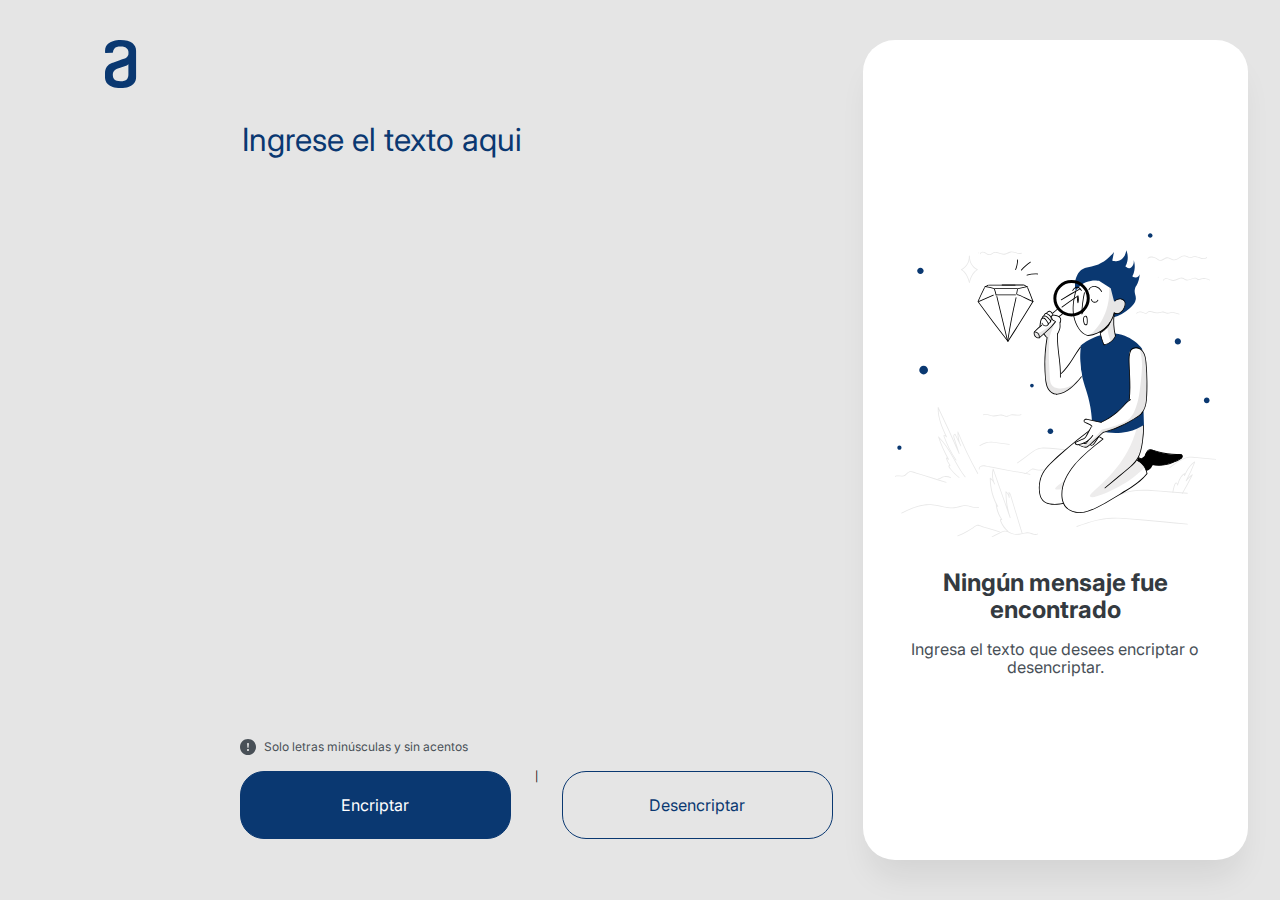
==== index.html @ ac2d8d6a "Encriptador Final" ====
<!DOCTYPE html>
<html lang="en">
<head>
    <meta charset="UTF-8">
    <meta http-equiv="X-UA-Compatible" content="IE=edge">
    <meta name="viewport" content="width=device-width, initial-scale=1.0">
    <link rel="preconnect" href="https://fonts.googleapis.com">
    <link rel="preconnect" href="https://fonts.gstatic.com" crossorigin>
    <link href="https://fonts.googleapis.com/css2?family=Inter:wght@400;700&display=swap" rel="stylesheet">
    <link rel="stylesheet" href="css/normalize.css">
    <link rel="stylesheet" href="css/style.css">
    <title>Encriptador</title>
</head>
<body>
    <main class="principal">
        <div class="principal__contenedor--grid principal__contenedor">
            <header class="header">
                <img class="header__imagen" src="img/logo.svg" alt="logo">
            </header>

            <form class="formulario">
                <div class="formulario__contenido">
                    <textarea class="formulario__texto" placeholder="Ingrese el texto aqui"></textarea>
                    <div class="formulario__info">
                        <svg class="formulario__alerta" width="16" height="16" viewBox="0 0 16 16" fill="none" xmlns="http://www.w3.org/2000/svg">
                            <path d="M16 8C16 10.1217 15.1571 12.1566 13.6569 13.6569C12.1566 15.1571 10.1217 16 8 16C5.87827 16 3.84344 15.1571 2.34315 13.6569C0.842855 12.1566 0 10.1217 0 8C0 5.87827 0.842855 3.84344 2.34315 2.34315C3.84344 0.842855 5.87827 0 8 0C10.1217 0 12.1566 0.842855 13.6569 2.34315C15.1571 3.84344 16 5.87827 16 8V8ZM8 4C7.87361 4.00007 7.74863 4.02662 7.63312 4.07793C7.51761 4.12924 7.41413 4.20418 7.32934 4.29791C7.24456 4.39165 7.18035 4.5021 7.14084 4.62217C7.10134 4.74223 7.08743 4.86923 7.1 4.995L7.45 8.502C7.46176 8.63977 7.5248 8.76811 7.62664 8.86164C7.72849 8.95516 7.86173 9.00705 8 9.00705C8.13827 9.00705 8.27151 8.95516 8.37336 8.86164C8.4752 8.76811 8.53824 8.63977 8.55 8.502L8.9 4.995C8.91257 4.86923 8.89866 4.74223 8.85915 4.62217C8.81965 4.5021 8.75544 4.39165 8.67066 4.29791C8.58587 4.20418 8.48239 4.12924 8.36688 4.07793C8.25137 4.02662 8.12639 4.00007 8 4V4ZM8.002 10C7.73678 10 7.48243 10.1054 7.29489 10.2929C7.10736 10.4804 7.002 10.7348 7.002 11C7.002 11.2652 7.10736 11.5196 7.29489 11.7071C7.48243 11.8946 7.73678 12 8.002 12C8.26722 12 8.52157 11.8946 8.70911 11.7071C8.89664 11.5196 9.002 11.2652 9.002 11C9.002 10.7348 8.89664 10.4804 8.70911 10.2929C8.52157 10.1054 8.26722 10 8.002 10Z" fill="#495057"/>
                        </svg>
                        <p class="formulario__advertencia">
                            Solo letras minúsculas y sin acentos
                        </p>
                    </div>
                    <div class="botones">
                        <button class="botones__boton botones__boton--encriptar">
                            Encriptar
                        </button>|

                        <button class="botones__boton botones__boton--desencriptar">
                            Desencriptar
                        </button>
                    </div>
                </div>
            </form>

            <section class="mensajes">
                <div class="mensajes__resultados">
                    <h2 class="mensajes__heading">
                        Ningún mensaje fue encontrado
                    </h2>
                    <p class="mensajes__info">
                        Ingresa el texto que desees encriptar o desencriptar.
                    </p>
                </div>
            </section>
        </div>
    </main>

    <script src="js/app.js"></script>
</body>
</html>
---- css/style.css ----
/* Globales */
:root {
    /* Colores */
    --secundario: #E5E5E5;
    --primario: #0A3871;
    --gris: #495057;
    --blanco: #fff;

    /* Fuentes */
    --fuentePrincipal: 'Inter', sans-serif;
}

html {
    font-size: 62.5%;
    box-sizing: border-box;
    background-color: var(--secundario);
}

@media ( min-width: 1600px ) {
    html {
        font-size: 70%;
    }
}

@media ( min-width: 2000px ) {
    html {
        font-size: 90%;
    }
}

@media ( min-width: 900px ) {
    html {
        height: 100%;
    }
}

body {
    margin: 0;
    font-family: var(--fuentePrincipal);
}

@media ( min-width: 900px ) {
    body {
        height: 100%;
    }
}

*, *:before, *:after {
    box-sizing: inherit;
}

*:focus {
    outline: none;  
}

img {
    max-width: 100%;
    display: block;
}

[class$="__contenedor"] {
    width: 90%;
    padding: 4rem 0;
    margin: 0 auto;
}

@media ( min-width: 900px ) {
    [class$="__contenedor"] {
        height: 100%;
        width: 95%;
    }
}

/* Principal */
@media ( min-width: 900px ) {
    .principal {
        height: 100%;
    }
}
@media ( min-width: 900px ) {
    .principal__contenedor--grid {
        display: grid;
        grid-template-columns: repeat(6, 1fr);
        gap: 3rem;
    }
}

/* Header */
.header {
    margin-bottom: 8rem;
}

@media ( min-width: 900px ) {
    .header {
        margin: 0;
    }
}

.header__imagen {
    width: 3.2rem;
    height: 4.8rem;
}

@media ( min-width: 900px ) {
    .header__imagen {
        margin: 0 auto;
    }
}

@media ( min-width: 1600px ) {
    .header__imagen {
        width: 4rem;
        height: 5rem;
    }
}



/* Formulario */
@media ( min-width: 900px ) {
    .formulario {
        grid-column: 2 / 5;
    }
}
@media ( min-width: 900px ) {
    .formulario__contenido {
        height: 100%;
    }
}

.formulario__texto {
    width: 100%;
    height: 30rem;
    border: none;
    resize: none;
    background-color: transparent;
    font-size: 3.2rem;
    color: var(--primario);
}
@media ( min-width: 400px ) {
    .formulario__texto {
        height: 45rem;
    }
}
@media ( min-width: 768px ) {
    .formulario__texto {
        height: 55rem;
    }
}

@media ( min-width: 900px ) {
    .formulario__texto {
        margin-top: 8rem;
        height: calc(100% - (6.4rem + 4.8rem + 1.6rem + 8rem + 4rem + 2rem));
    }
}

.formulario__texto::placeholder {
    font-size: 3.2rem;
    color: var(--primario);
}

.formulario__info {
    display: flex;
    align-items: center;
    gap: 0.8rem;
    margin: 6.4rem 0 1.6rem 0;
}

.formulario__advertencia {
    color: var(--gris);
    font-size: 1.2rem;
    margin: 0;
}



/* Botones */
.botones {
    display: flex;
    flex-direction: column;
    gap: 2.4rem;
}
@media ( min-width: 768px ) {
    .botones {
        flex-direction: row;
    }
}


.botones__boton {
    display: block;
    padding: 2.4rem;
    width: 100%;
    border-radius: 2.4rem;
    border: 1.5px solid var(--primario);
    font-size: 1.6rem;
    transition: background-color .3s;
}

.botones__boton--encriptar {
    color: var(--blanco);
    background-color: var(--primario);
}

.botones__boton--encriptar:hover {
    background-color: #062f62;
    cursor: pointer;
}

.botones__boton--desencriptar {
    color: var(--primario);
    background-color: transparent;
}

.botones__boton--desencriptar:hover {
    background-color: #dedbdb;
    cursor: pointer;
}

.botones__boton--copiar {
    background-color: transparent;
    color: var(--primario);
    display: block;
}

.botones__boton--copiar:hover {
    background-color: #f3f3f3;
    cursor: pointer;
}

.formulario__info--error {
    color: red;
}

/* Mensajes */
.mensajes {
    background-color: var(--blanco);
    padding: 3.2rem;
    border-radius: 3.2rem;
    margin-top: 6.4rem;
    text-align: center;
    box-shadow: 0px 24px 32px -8px rgba(0, 0, 0, 0.08);
}

@media ( min-width: 900px ) {
    .mensajes {
        padding-bottom: 2.3rem;
        margin: 0;
        grid-column: 5 / 7;
        display: flex;
    }
}

.mensajes--whit {
    display: flex;
    flex-direction: column;
    justify-content: space-between;
    text-align: left;
    word-wrap: break-word;
}

@media ( min-width: 900px ) {
    .mensajes--whit {
        overflow: auto;
    }
}

@media ( min-width: 900px ) {
    .mensajes__resultados {
        margin: auto;
    }

    .mensajes__resultados::before {
        content: '';
        background-image: url(../img/mensaje.svg);
        background-repeat: no-repeat;
        display: block;
        height: 30.4rem;
        background-position: center;
        margin-bottom: 3.2rem;
        
    }
}

@media ( min-width: 1600px ) {
    .mensajes__resultados::before {
        background-size: 35rem;
    }
}

.mensajes__heading {
    font-size: 2.4rem;
    font-weight: 700;
    color: #343A40;
    margin: 0 0 1.6rem 0;
}

.mensajes__info {
    font-size: 1.6rem;
    color: var(--gris);
    margin: 0;
}
.mensajes__resultado {
    font-size: 2.4rem;
    color: var(--gris);
    font-weight: 400;
    margin: 0;
    line-height: 1.2;
}

.mensajes__contenido {
    margin-bottom: 3.2rem;
}

@media ( min-width: 900px ) {
    .mensajes__contenido {
        overflow: auto;
    }
}
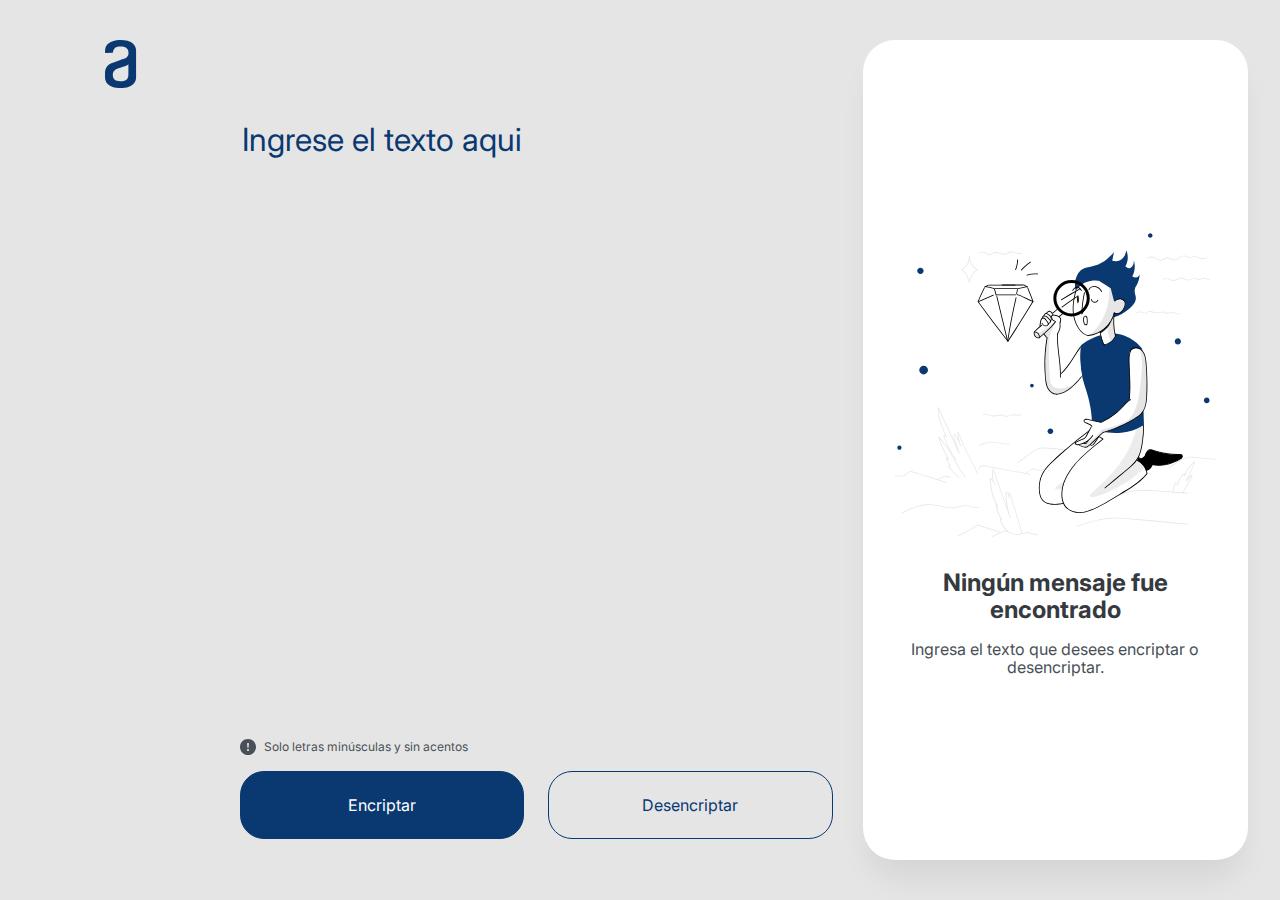
==== commit bf2e5813: "Proyecto Encriptador Terminado" ====
--- a/index.html
+++ b/index.html
@@ -32,7 +32,7 @@
                     <div class="botones">
                         <button class="botones__boton botones__boton--encriptar">
                             Encriptar
-                        </button>|
+                        </button>
 
                         <button class="botones__boton botones__boton--desencriptar">
                             Desencriptar
